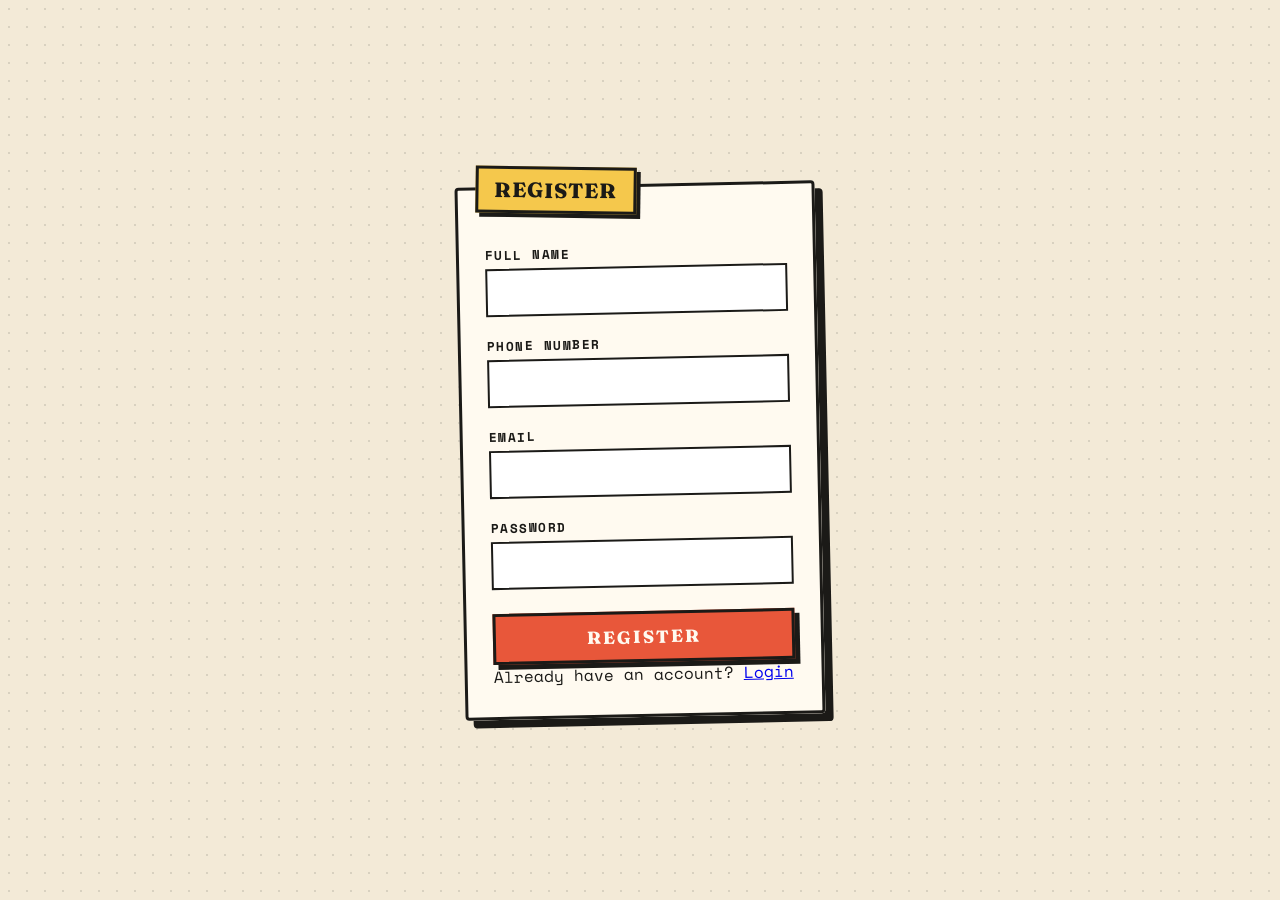
==== les tp dev web/pratique/register.html @ 7937faa8 "tp web" ====
<!DOCTYPE html>
<html>
<head>
    <title>Register</title>
    <link rel="stylesheet" href="style.css">
</head>
<body>
    <fieldset class="f1">
        <fieldset class="f2">
            <div class="login">
                <p>REGISTER</p>
            </div>
        </fieldset>
        <form action="register.php" method="post">
            <fieldset>
                <div class="fields">
                    <p class="text">Full name</p>
                    <input type="text" name="full_name" required>
                    <p class="text">Phone number</p>
                    <input type="tel" name="phone" required>
                    <p class="text">Email</p>
                    <input type="email" name="email" required>
                    <p class="text">Password</p>
                    <input type="password" name="password" required>
                    <button type="submit" class="b1">register</button>
                </div>
            </fieldset>
        </form>

        <p class="switch">
            Already have an account? <a href="index.html">Login</a>
        </p>
    </fieldset>
</body>
</html>
---- les tp dev web/pratique/style.css ----
@import url("https://fonts.googleapis.com/css2?family=Space+Mono:wght@400;700&family=Fraunces:opsz,wght@9..144,800&display=swap");

* {
    box-sizing: border-box;
    margin: 0;
    padding: 0;
}

:root {
    --paper: #f3ead7;
    --ink: #1b1a17;
    --tomato: #e8573a;
    --butter: #f5c84c;
}

body {
    min-height: 100vh;
    display: flex;
    justify-content: center;
    align-items: center;
    padding: 20px;
    font-family: "Space Mono", "Courier New", monospace;
    color: var(--ink);
    background-color: var(--paper);
    background-image: radial-gradient(rgba(27, 26, 23, 0.12) 1px, transparent 1px);
    background-size: 18px 18px;
}

/* The card */
.f1 {
    position: relative;
    width: 100%;
    max-width: 360px;
    padding: 56px 26px 28px;
    border: 3px solid var(--ink);
    border-radius: 4px;
    background: #fffaf0;
    box-shadow: 8px 8px 0 var(--ink);
    transform: rotate(-1.2deg);
}

.f1 fieldset {
    border: none;
}

/* Title sticker sitting on the top edge */
.f2 {
    position: absolute;
    top: -22px;
    left: 18px;
    transform: rotate(2deg);
}

.login p {
    padding: 8px 16px;
    border: 3px solid var(--ink);
    background: var(--butter);
    box-shadow: 4px 4px 0 var(--ink);
    font-family: "Fraunces", Georgia, serif;
    font-size: 1.3rem;
    font-weight: 800;
    text-transform: uppercase;
    letter-spacing: 1px;
}

/* Fields */
.fields {
    display: flex;
    flex-direction: column;
}

.text {
    margin-bottom: 4px;
    font-size: 0.8rem;
    font-weight: 700;
    text-transform: uppercase;
    letter-spacing: 1.5px;
}

input {
    width: 100%;
    padding: 10px 12px;
    margin-bottom: 20px;
    border: 2px solid var(--ink);
    border-radius: 0;
    background: #fff;
    font-family: inherit;
    font-size: 1rem;
    color: var(--ink);
    outline: none;
}

input:focus {
    background: #fff6d6;
    box-shadow: 4px 4px 0 var(--ink);
    transform: translate(-2px, -2px);
}

.b1 {
    width: 100%;
    padding: 12px;
    margin-top: 4px;
    border: 3px solid var(--ink);
    background: var(--tomato);
    color: #fffaf0;
    font-family: "Fraunces", Georgia, serif;
    font-size: 1.1rem;
    font-weight: 800;
    text-transform: uppercase;
    letter-spacing: 2px;
    cursor: pointer;
    box-shadow: 5px 5px 0 var(--ink);
    transition: transform 0.08s, box-shadow 0.08s;
}

.b1:hover {
    transform: translate(-2px, -2px);
    box-shadow: 7px 7px 0 var(--ink);
}

.b1:active {
    transform: translate(5px, 5px);
    box-shadow: 0 0 0 var(--ink);
}
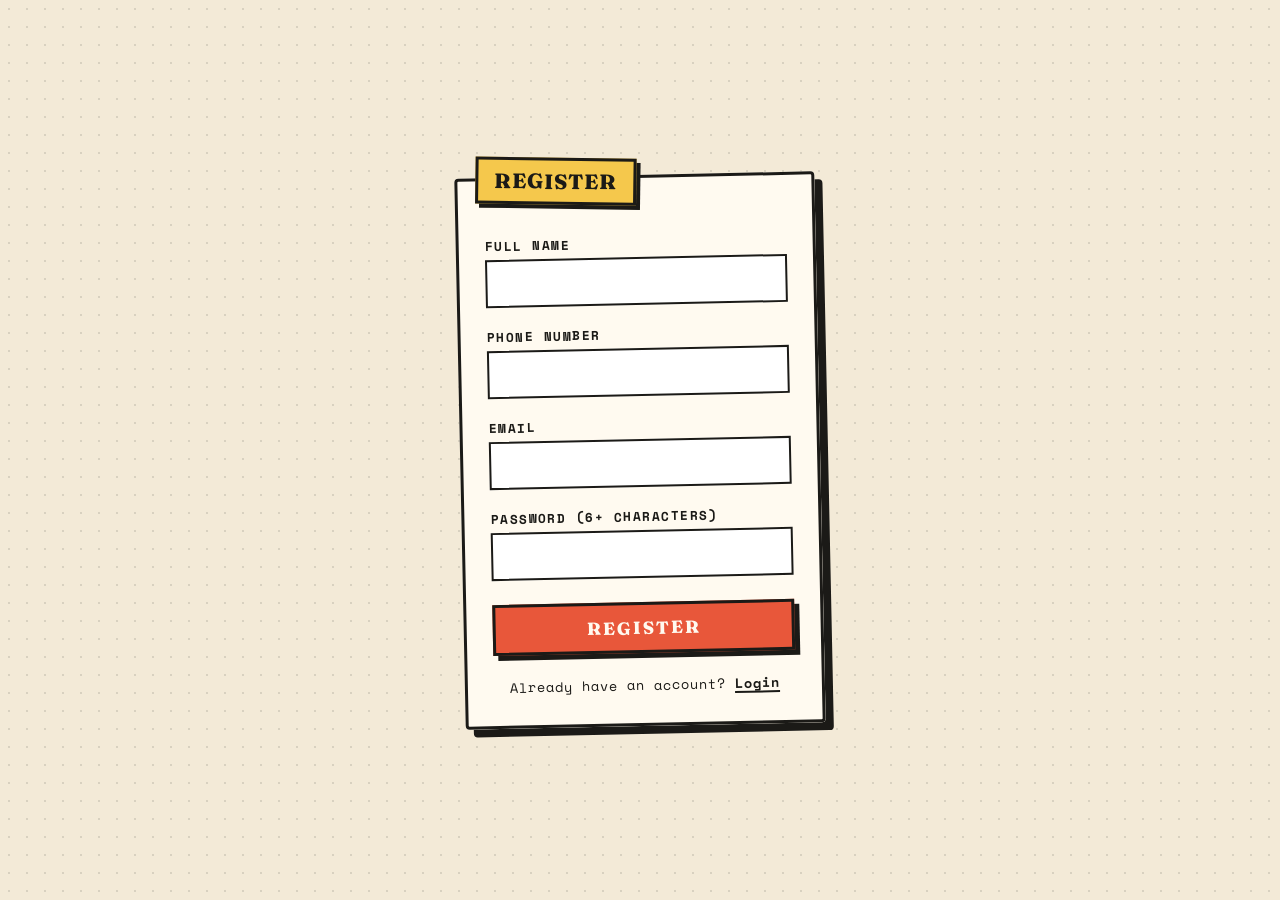
==== commit b8d62f06: "more" ====
--- a/les tp dev web/pratique/register.html
+++ b/les tp dev web/pratique/register.html
@@ -1,6 +1,8 @@
 <!DOCTYPE html>
 <html>
 <head>
+    <meta charset="UTF-8">
+    <meta name="viewport" content="width=device-width, initial-scale=1">
     <title>Register</title>
     <link rel="stylesheet" href="style.css">
 </head>
@@ -11,6 +13,7 @@
                 <p>REGISTER</p>
             </div>
         </fieldset>
+
         <form action="register.php" method="post">
             <fieldset>
                 <div class="fields">
@@ -20,8 +23,8 @@
                     <input type="tel" name="phone" required>
                     <p class="text">Email</p>
                     <input type="email" name="email" required>
-                    <p class="text">Password</p>
-                    <input type="password" name="password" required>
+                    <p class="text">Password (6+ characters)</p>
+                    <input type="password" name="password" minlength="6" required>
                     <button type="submit" class="b1">register</button>
                 </div>
             </fieldset>
--- a/les tp dev web/pratique/style.css
+++ b/les tp dev web/pratique/style.css
@@ -18,7 +18,7 @@
     display: flex;
     justify-content: center;
     align-items: center;
-    padding: 20px;
+    padding: 40px 20px;
     font-family: "Space Mono", "Courier New", monospace;
     color: var(--ink);
     background-color: var(--paper);
@@ -43,7 +43,7 @@
     border: none;
 }
 
-/* Title sticker sitting on the top edge */
+/* Title sticker on the top edge */
 .f2 {
     position: absolute;
     top: -22px;
@@ -96,6 +96,7 @@
     transform: translate(-2px, -2px);
 }
 
+/* Button: a physical key that gets pressed */
 .b1 {
     width: 100%;
     padding: 12px;
@@ -121,4 +122,36 @@
 .b1:active {
     transform: translate(5px, 5px);
     box-shadow: 0 0 0 var(--ink);
+}
+
+/* Link under the form */
+.switch {
+    margin-top: 22px;
+    text-align: center;
+    font-size: 0.85rem;
+}
+
+.switch a {
+    color: var(--ink);
+    font-weight: 700;
+    text-decoration: underline;
+    text-decoration-thickness: 2px;
+    text-underline-offset: 3px;
+}
+
+.switch a:hover {
+    background: var(--butter);
+}
+
+/* Logout page */
+.msg {
+    margin-bottom: 22px;
+    text-align: center;
+    font-size: 0.95rem;
+}
+
+.link-btn {
+    display: block;
+    text-align: center;
+    text-decoration: none;
 }
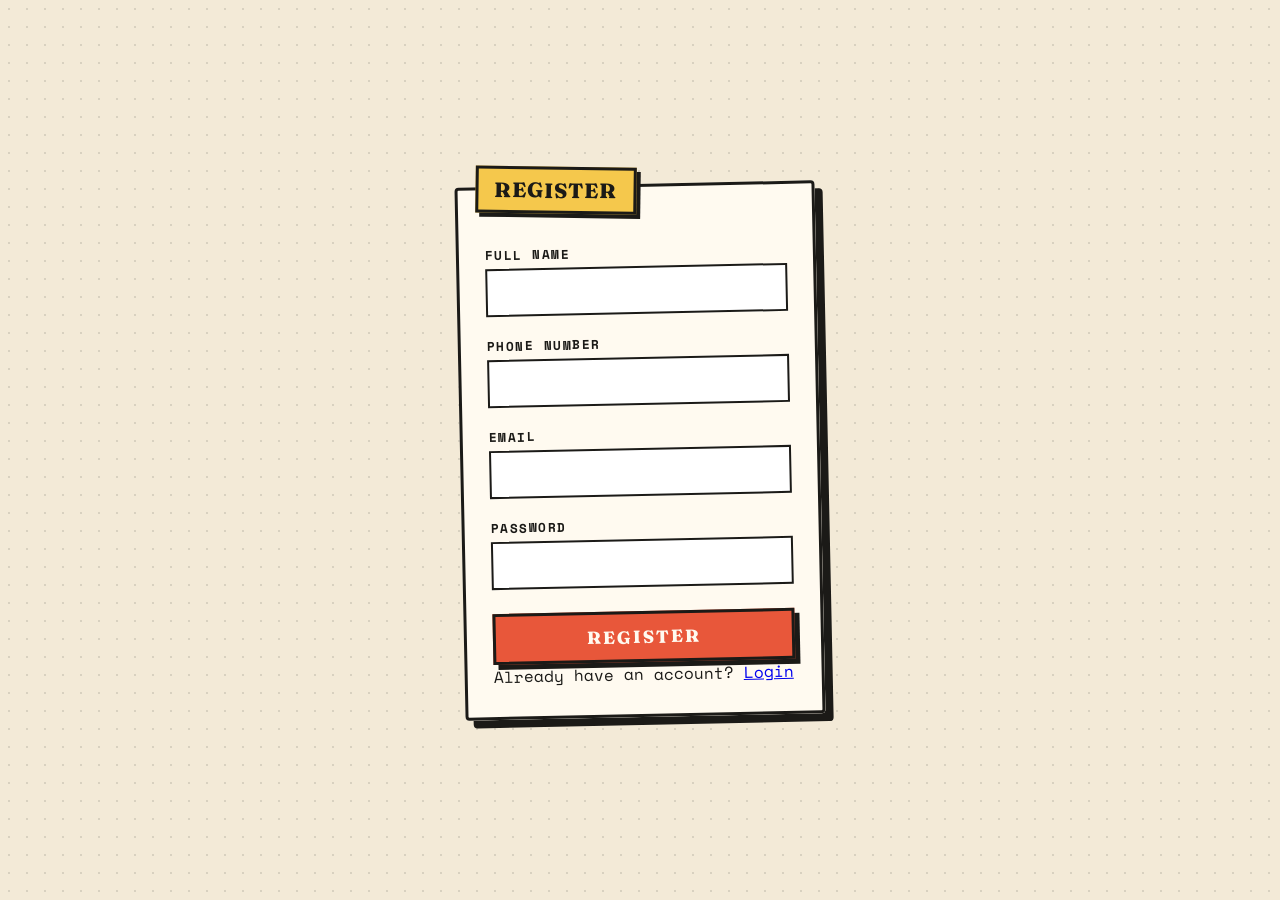
==== commit 442d5fa8: "Merge branch 'main' of https://github.com/anwarspo2008-eng/php hiii" ====
--- a/les tp dev web/pratique/register.html
+++ b/les tp dev web/pratique/register.html
@@ -1,8 +1,6 @@
 <!DOCTYPE html>
 <html>
 <head>
-    <meta charset="UTF-8">
-    <meta name="viewport" content="width=device-width, initial-scale=1">
     <title>Register</title>
     <link rel="stylesheet" href="style.css">
 </head>
@@ -13,7 +11,6 @@
                 <p>REGISTER</p>
             </div>
         </fieldset>
-
         <form action="register.php" method="post">
             <fieldset>
                 <div class="fields">
@@ -23,8 +20,8 @@
                     <input type="tel" name="phone" required>
                     <p class="text">Email</p>
                     <input type="email" name="email" required>
-                    <p class="text">Password (6+ characters)</p>
-                    <input type="password" name="password" minlength="6" required>
+                    <p class="text">Password</p>
+                    <input type="password" name="password" required>
                     <button type="submit" class="b1">register</button>
                 </div>
             </fieldset>
--- a/les tp dev web/pratique/style.css
+++ b/les tp dev web/pratique/style.css
@@ -18,7 +18,7 @@
     display: flex;
     justify-content: center;
     align-items: center;
-    padding: 40px 20px;
+    padding: 20px;
     font-family: "Space Mono", "Courier New", monospace;
     color: var(--ink);
     background-color: var(--paper);
@@ -43,7 +43,7 @@
     border: none;
 }
 
-/* Title sticker on the top edge */
+/* Title sticker sitting on the top edge */
 .f2 {
     position: absolute;
     top: -22px;
@@ -96,7 +96,6 @@
     transform: translate(-2px, -2px);
 }
 
-/* Button: a physical key that gets pressed */
 .b1 {
     width: 100%;
     padding: 12px;
@@ -122,36 +121,4 @@
 .b1:active {
     transform: translate(5px, 5px);
     box-shadow: 0 0 0 var(--ink);
-}
-
-/* Link under the form */
-.switch {
-    margin-top: 22px;
-    text-align: center;
-    font-size: 0.85rem;
-}
-
-.switch a {
-    color: var(--ink);
-    font-weight: 700;
-    text-decoration: underline;
-    text-decoration-thickness: 2px;
-    text-underline-offset: 3px;
-}
-
-.switch a:hover {
-    background: var(--butter);
-}
-
-/* Logout page */
-.msg {
-    margin-bottom: 22px;
-    text-align: center;
-    font-size: 0.95rem;
-}
-
-.link-btn {
-    display: block;
-    text-align: center;
-    text-decoration: none;
 }
